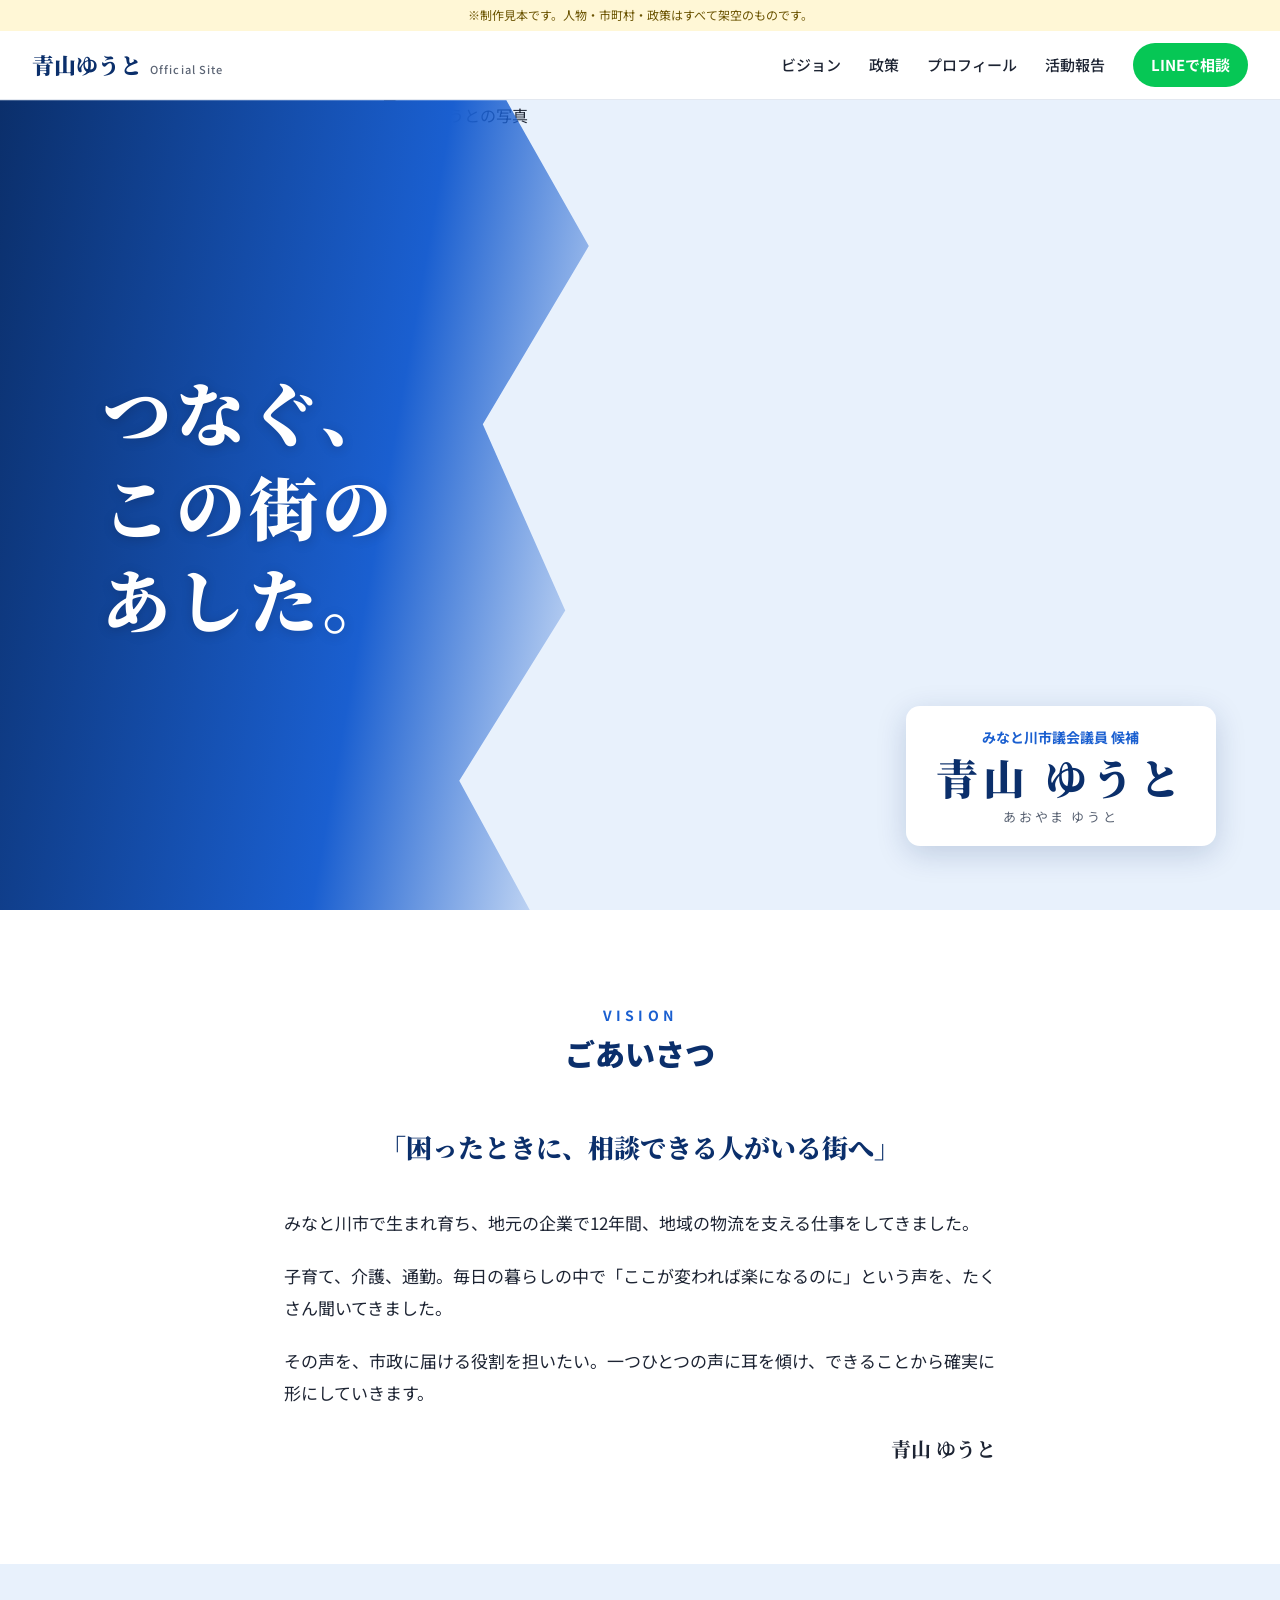
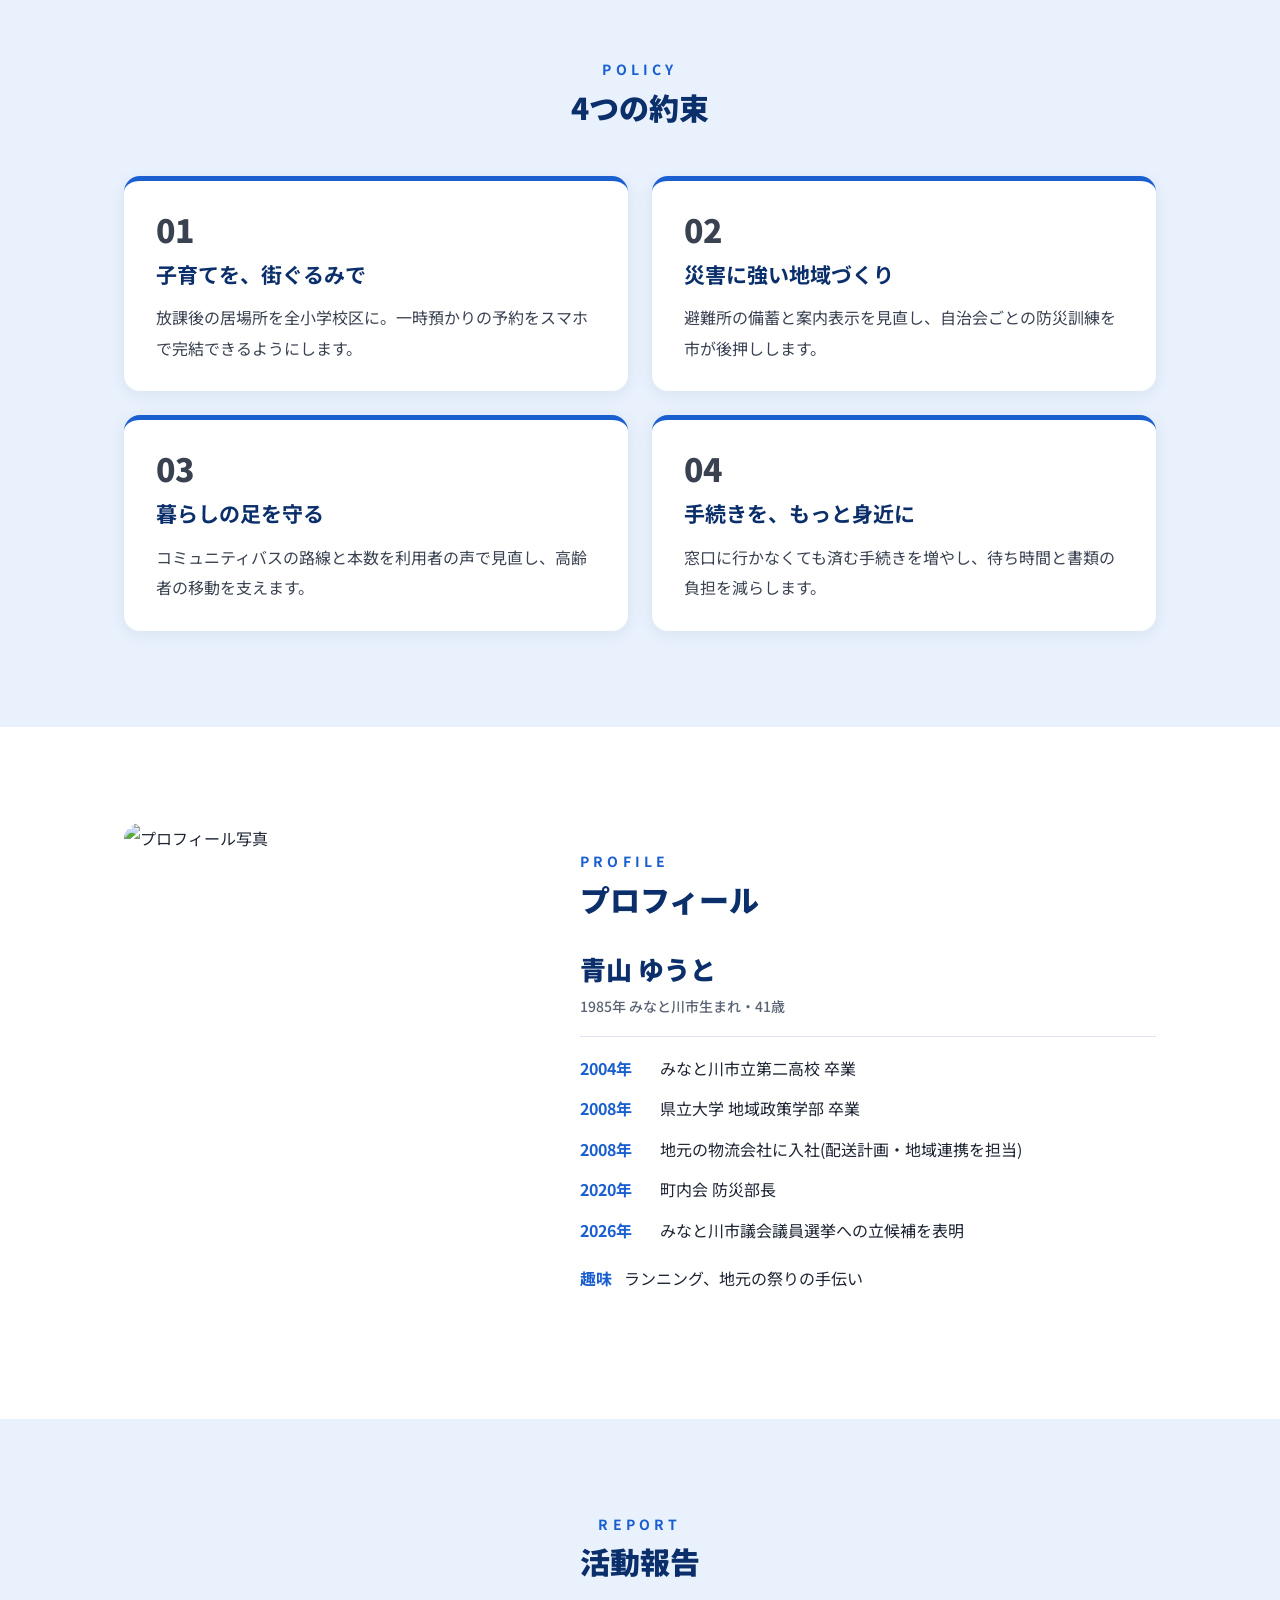
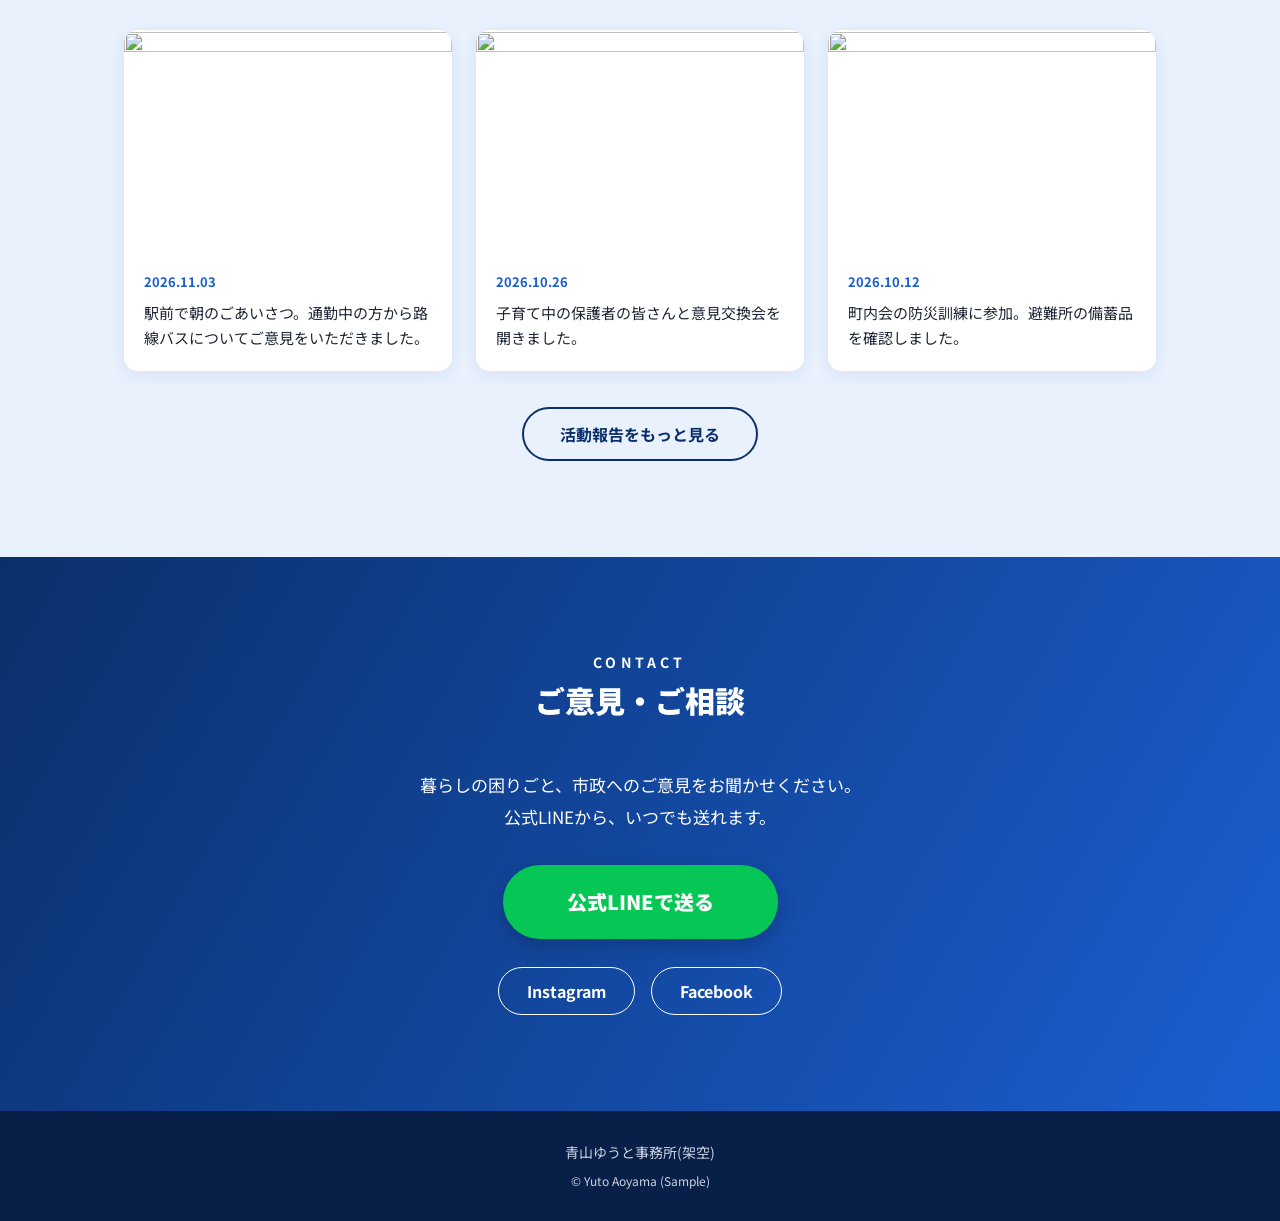
==== index.html @ d8d6e7a3 "Add files via upload" ====
<!doctype html>
<html lang="ja">
<head>
<meta charset="utf-8">
<meta name="viewport" content="width=device-width,initial-scale=1">
<title>青山ゆうと 公式サイト｜みなと川市議会議員 候補(見本)</title>
<meta name="description" content="みなと川市をもっと暮らしやすく。青山ゆうとのビジョン・政策・活動報告。※このページは制作見本で、人物・団体は架空です。">
<link rel="preconnect" href="https://fonts.googleapis.com">
<link href="https://fonts.googleapis.com/css2?family=Noto+Sans+JP:wght@400;500;700;900&family=Noto+Serif+JP:wght@700;900&display=swap" rel="stylesheet">
<link rel="stylesheet" href="style.css">
</head>
<body>
<div class="sample-note">※制作見本です。人物・市町村・政策はすべて架空のものです。</div>

<header class="site-header">
  <a class="logo" href="#top">青山ゆうと<span>Official Site</span></a>
  <nav class="gnav">
    <a href="#vision">ビジョン</a><a href="#policy">政策</a><a href="#profile">プロフィール</a><a href="#report">活動報告</a><a class="nav-line" href="#contact">LINEで相談</a>
  </nav>
</header>

<main id="top">
  <!-- ファーストビュー -->
  <section class="hero">
    <div class="hero-photo"><img src="img/hero.jpg" alt="青山ゆうとの写真"></div>
    <div class="hero-brush" aria-hidden="true"></div>
    <div class="hero-copy">
      <p class="hero-catch">つなぐ、<br>この街の<br>あした。</p>
    </div>
    <div class="hero-name">
      <p class="hero-role">みなと川市議会議員 候補</p>
      <p class="hero-fullname">青山 ゆうと</p>
      <p class="hero-kana">あおやま ゆうと</p>
    </div>
  </section>

  <!-- ビジョン -->
  <section id="vision" class="vision">
    <div class="inner">
      <h2 class="sec-title"><span>VISION</span>ごあいさつ</h2>
      <p class="vision-lead">「困ったときに、相談できる人がいる街へ」</p>
      <div class="vision-text">
        <p>みなと川市で生まれ育ち、地元の企業で12年間、地域の物流を支える仕事をしてきました。</p>
        <p>子育て、介護、通勤。毎日の暮らしの中で「ここが変われば楽になるのに」という声を、たくさん聞いてきました。</p>
        <p>その声を、市政に届ける役割を担いたい。一つひとつの声に耳を傾け、できることから確実に形にしていきます。</p>
      </div>
      <p class="vision-sign">青山 ゆうと</p>
    </div>
  </section>

  <!-- 政策 -->
  <section id="policy" class="policy">
    <div class="inner">
      <h2 class="sec-title"><span>POLICY</span>4つの約束</h2>
      <div class="policy-grid">
        <article class="policy-card">
          <p class="policy-no">01</p>
          <h3>子育てを、街ぐるみで</h3>
          <p>放課後の居場所を全小学校区に。一時預かりの予約をスマホで完結できるようにします。</p>
        </article>
        <article class="policy-card">
          <p class="policy-no">02</p>
          <h3>災害に強い地域づくり</h3>
          <p>避難所の備蓄と案内表示を見直し、自治会ごとの防災訓練を市が後押しします。</p>
        </article>
        <article class="policy-card">
          <p class="policy-no">03</p>
          <h3>暮らしの足を守る</h3>
          <p>コミュニティバスの路線と本数を利用者の声で見直し、高齢者の移動を支えます。</p>
        </article>
        <article class="policy-card">
          <p class="policy-no">04</p>
          <h3>手続きを、もっと身近に</h3>
          <p>窓口に行かなくても済む手続きを増やし、待ち時間と書類の負担を減らします。</p>
        </article>
      </div>
    </div>
  </section>

  <!-- プロフィール -->
  <section id="profile" class="profile">
    <div class="inner profile-wrap">
      <div class="profile-photo"><img src="img/profile.jpg" alt="プロフィール写真"></div>
      <div class="profile-body">
        <h2 class="sec-title left"><span>PROFILE</span>プロフィール</h2>
        <p class="profile-name">青山 ゆうと<small>1985年 みなと川市生まれ・41歳</small></p>
        <dl class="career">
          <dt>2004年</dt><dd>みなと川市立第二高校 卒業</dd>
          <dt>2008年</dt><dd>県立大学 地域政策学部 卒業</dd>
          <dt>2008年</dt><dd>地元の物流会社に入社(配送計画・地域連携を担当)</dd>
          <dt>2020年</dt><dd>町内会 防災部長</dd>
          <dt>2026年</dt><dd>みなと川市議会議員選挙への立候補を表明</dd>
        </dl>
        <p class="profile-hobby"><b>趣味</b>ランニング、地元の祭りの手伝い</p>
      </div>
    </div>
  </section>

  <!-- 活動報告 -->
  <section id="report" class="report">
    <div class="inner">
      <h2 class="sec-title"><span>REPORT</span>活動報告</h2>
      <div class="report-grid">
        <a class="report-card" href="#">
          <img src="img/act1.jpg" alt="">
          <div><time>2026.11.03</time><p>駅前で朝のごあいさつ。通勤中の方から路線バスについてご意見をいただきました。</p></div>
        </a>
        <a class="report-card" href="#">
          <img src="img/act2.jpg" alt="">
          <div><time>2026.10.26</time><p>子育て中の保護者の皆さんと意見交換会を開きました。</p></div>
        </a>
        <a class="report-card" href="#">
          <img src="img/act3.jpg" alt="">
          <div><time>2026.10.12</time><p>町内会の防災訓練に参加。避難所の備蓄品を確認しました。</p></div>
        </a>
      </div>
      <p class="more"><a href="#">活動報告をもっと見る</a></p>
    </div>
  </section>

  <!-- お問い合わせ・SNS -->
  <section id="contact" class="contact">
    <div class="inner">
      <h2 class="sec-title white"><span>CONTACT</span>ご意見・ご相談</h2>
      <p class="contact-lead">暮らしの困りごと、市政へのご意見をお聞かせください。<br>公式LINEから、いつでも送れます。</p>
      <a class="btn-line" href="#">公式LINEで送る</a>
      <ul class="sns">
        <li><a href="#">Instagram</a></li>
        <li><a href="#">Facebook</a></li>
      </ul>
    </div>
  </section>
</main>

<footer class="site-footer">
  <p>青山ゆうと事務所(架空)</p>
  <p class="copy">© Yuto Aoyama (Sample)</p>
</footer>

<a class="float-line" href="#contact">LINEで相談</a>
</body>
</html>
---- style.css ----
:root{
  --navy:#0b2f6b; --blue:#1a5fd0; --sky:#e8f1fc; --ink:#1d2433; --gray:#5b6474; --line:#06c755;
}
*{box-sizing:border-box;margin:0;padding:0}
html{scroll-behavior:smooth}
body{font-family:"Noto Sans JP",sans-serif;color:var(--ink);background:#fff;line-height:1.9;font-size:16px}
img{max-width:100%;display:block}
a{color:inherit;text-decoration:none}
.inner{max-width:1080px;margin:0 auto;padding:0 24px}

.sample-note{background:#fff7d6;color:#6a5300;font-size:12px;text-align:center;padding:4px 8px}

/* ヘッダー */
.site-header{position:sticky;top:0;z-index:20;display:flex;justify-content:space-between;align-items:center;padding:12px 32px;background:rgba(255,255,255,.96);border-bottom:1px solid #e3e8f0}
.logo{font-family:"Noto Serif JP",serif;font-weight:900;font-size:22px;color:var(--navy)}
.logo span{font-family:"Noto Sans JP";font-size:11px;font-weight:500;color:var(--gray);margin-left:8px;letter-spacing:.1em}
.gnav{display:flex;gap:28px;align-items:center;font-weight:500;font-size:15px}
.gnav a:hover{color:var(--blue)}
.nav-line{background:var(--line);color:#fff;padding:8px 18px;border-radius:999px;font-weight:700}
.nav-line:hover{color:#fff!important;opacity:.9}

/* ファーストビュー(A:写真+青い筆跡+縦書き) */
.hero{position:relative;height:calc(100vh - 90px);min-height:560px;max-height:860px;overflow:hidden;background:var(--sky)}
.hero-photo{position:absolute;inset:0 0 0 30%}
.hero-photo img{width:100%;height:100%;object-fit:cover;object-position:center 20%}
.hero-brush{position:absolute;left:0;top:0;bottom:0;width:46%;
  background:linear-gradient(100deg,var(--navy) 0%,var(--blue) 62%,rgba(26,95,208,0) 100%);
  clip-path:polygon(0 0,86% 0,100% 18%,82% 40%,96% 63%,78% 84%,90% 100%,0 100%)}
.hero-copy{position:absolute;left:8%;top:50%;transform:translateY(-50%)}
.hero-catch{font-family:"Noto Serif JP",serif;font-weight:900;color:#fff;font-size:clamp(40px,5.4vw,76px);line-height:1.35;letter-spacing:.06em;text-shadow:0 2px 12px rgba(0,0,0,.18)}
.hero-name{position:absolute;right:5%;bottom:8%;background:#fff;padding:18px 30px 16px;border-radius:14px;box-shadow:0 8px 30px rgba(11,47,107,.18);text-align:center}
.hero-role{font-size:14px;font-weight:700;color:var(--blue)}
.hero-fullname{font-family:"Noto Serif JP",serif;font-size:42px;font-weight:900;color:var(--navy);line-height:1.3;letter-spacing:.12em}
.hero-kana{font-size:13px;color:var(--gray);letter-spacing:.2em}

/* 見出し */
section{padding:96px 0}
.sec-title{text-align:center;font-size:30px;font-weight:900;color:var(--navy);margin-bottom:48px;line-height:1.4}
.sec-title span{display:block;font-size:14px;letter-spacing:.3em;color:var(--blue);font-weight:700;margin-bottom:6px}
.sec-title.left{text-align:left;margin-bottom:24px}
.sec-title.white,.sec-title.white span{color:#fff}

/* ビジョン */
.vision .inner{max-width:760px}
.vision-lead{font-family:"Noto Serif JP",serif;font-size:26px;font-weight:900;text-align:center;color:var(--navy);margin-bottom:36px}
.vision-text p{margin-bottom:1.2em;font-size:17px}
.vision-sign{text-align:right;font-family:"Noto Serif JP",serif;font-weight:700;font-size:20px;margin-top:16px}

/* 政策(D:白地のカード) */
.policy{background:var(--sky)}
.policy-grid{display:grid;grid-template-columns:repeat(2,1fr);gap:24px}
.policy-card{background:#fff;border-radius:16px;padding:32px 32px 28px;box-shadow:0 4px 18px rgba(11,47,107,.07);border-top:5px solid var(--blue)}
.policy-no{font-size:32px;font-weight:900;color:var(--blue);line-height:1}
.policy-card h3{font-size:21px;color:var(--navy);margin:10px 0 8px}
.policy-card p{color:#3a4252}

/* プロフィール */
.profile-wrap{display:grid;grid-template-columns:400px 1fr;gap:56px;align-items:center}
.profile-photo img{border-radius:16px;aspect-ratio:4/5;object-fit:cover;width:100%}
.profile-name{font-size:26px;font-weight:900;color:var(--navy);margin-bottom:16px}
.profile-name small{display:block;font-size:14px;font-weight:500;color:var(--gray)}
.career{display:grid;grid-template-columns:80px 1fr;row-gap:10px;border-top:1px solid #dfe5ee;padding-top:16px}
.career dt{font-weight:700;color:var(--blue)}
.profile-hobby{margin-top:18px}
.profile-hobby b{color:var(--blue);margin-right:12px}

/* 活動報告 */
.report{background:var(--sky)}
.report-grid{display:grid;grid-template-columns:repeat(3,1fr);gap:24px}
.report-card{background:#fff;border-radius:14px;overflow:hidden;box-shadow:0 4px 18px rgba(11,47,107,.07);transition:transform .2s}
.report-card:hover{transform:translateY(-3px)}
.report-card img{aspect-ratio:3/2;object-fit:cover;width:100%}
.report-card div{padding:16px 20px 20px}
.report-card time{font-size:13px;font-weight:700;color:var(--blue)}
.report-card p{font-size:15px;line-height:1.7;margin-top:4px}
.more{text-align:center;margin-top:36px}
.more a{display:inline-block;border:2px solid var(--navy);color:var(--navy);font-weight:700;padding:10px 36px;border-radius:999px}

/* お問い合わせ */
.contact{background:linear-gradient(120deg,var(--navy),var(--blue));color:#fff;text-align:center}
.contact-lead{font-size:17px;margin-bottom:32px}
.btn-line{display:inline-block;background:var(--line);color:#fff;font-size:20px;font-weight:900;padding:18px 64px;border-radius:999px;box-shadow:0 6px 20px rgba(0,0,0,.2)}
.sns{list-style:none;display:flex;justify-content:center;gap:16px;margin-top:28px}
.sns a{display:block;border:1.5px solid #fff;padding:8px 28px;border-radius:999px;font-weight:700}

.site-footer{background:#081f47;color:#c9d3e3;text-align:center;padding:28px;font-size:14px}
.copy{font-size:12px;margin-top:4px}

.float-line{display:none}

/* スマホ */
@media (max-width:768px){
  body{font-size:15px}
  .site-header{padding:10px 16px}
  .gnav{display:none}
  .logo{font-size:19px}
  .hero{height:auto;min-height:0;max-height:none;aspect-ratio:auto}
  .hero-photo{position:relative;inset:auto;height:520px}
  .hero-brush{width:62%;height:520px;bottom:auto}
  .hero-copy{left:6%;top:260px}
  .hero-catch{font-size:38px}
  .hero-name{position:relative;right:auto;bottom:auto;margin:-48px 16px 0;padding:16px;}
  .hero-fullname{font-size:34px}
  section{padding:64px 0}
  .inner{padding:0 16px}
  .sec-title{font-size:24px;margin-bottom:32px}
  .vision-lead{font-size:20px}
  .vision-text p{font-size:15px}
  .policy-grid,.report-grid{grid-template-columns:1fr;gap:16px}
  .policy-card{padding:24px 20px}
  .profile-wrap{grid-template-columns:1fr;gap:28px}
  .btn-line{padding:16px 40px;font-size:18px}
  .float-line{display:block;position:fixed;right:14px;bottom:14px;z-index:30;background:var(--line);color:#fff;font-weight:900;padding:12px 20px;border-radius:999px;box-shadow:0 4px 14px rgba(0,0,0,.25)}
  body{padding-bottom:20px}
}
.hero{padding:0}
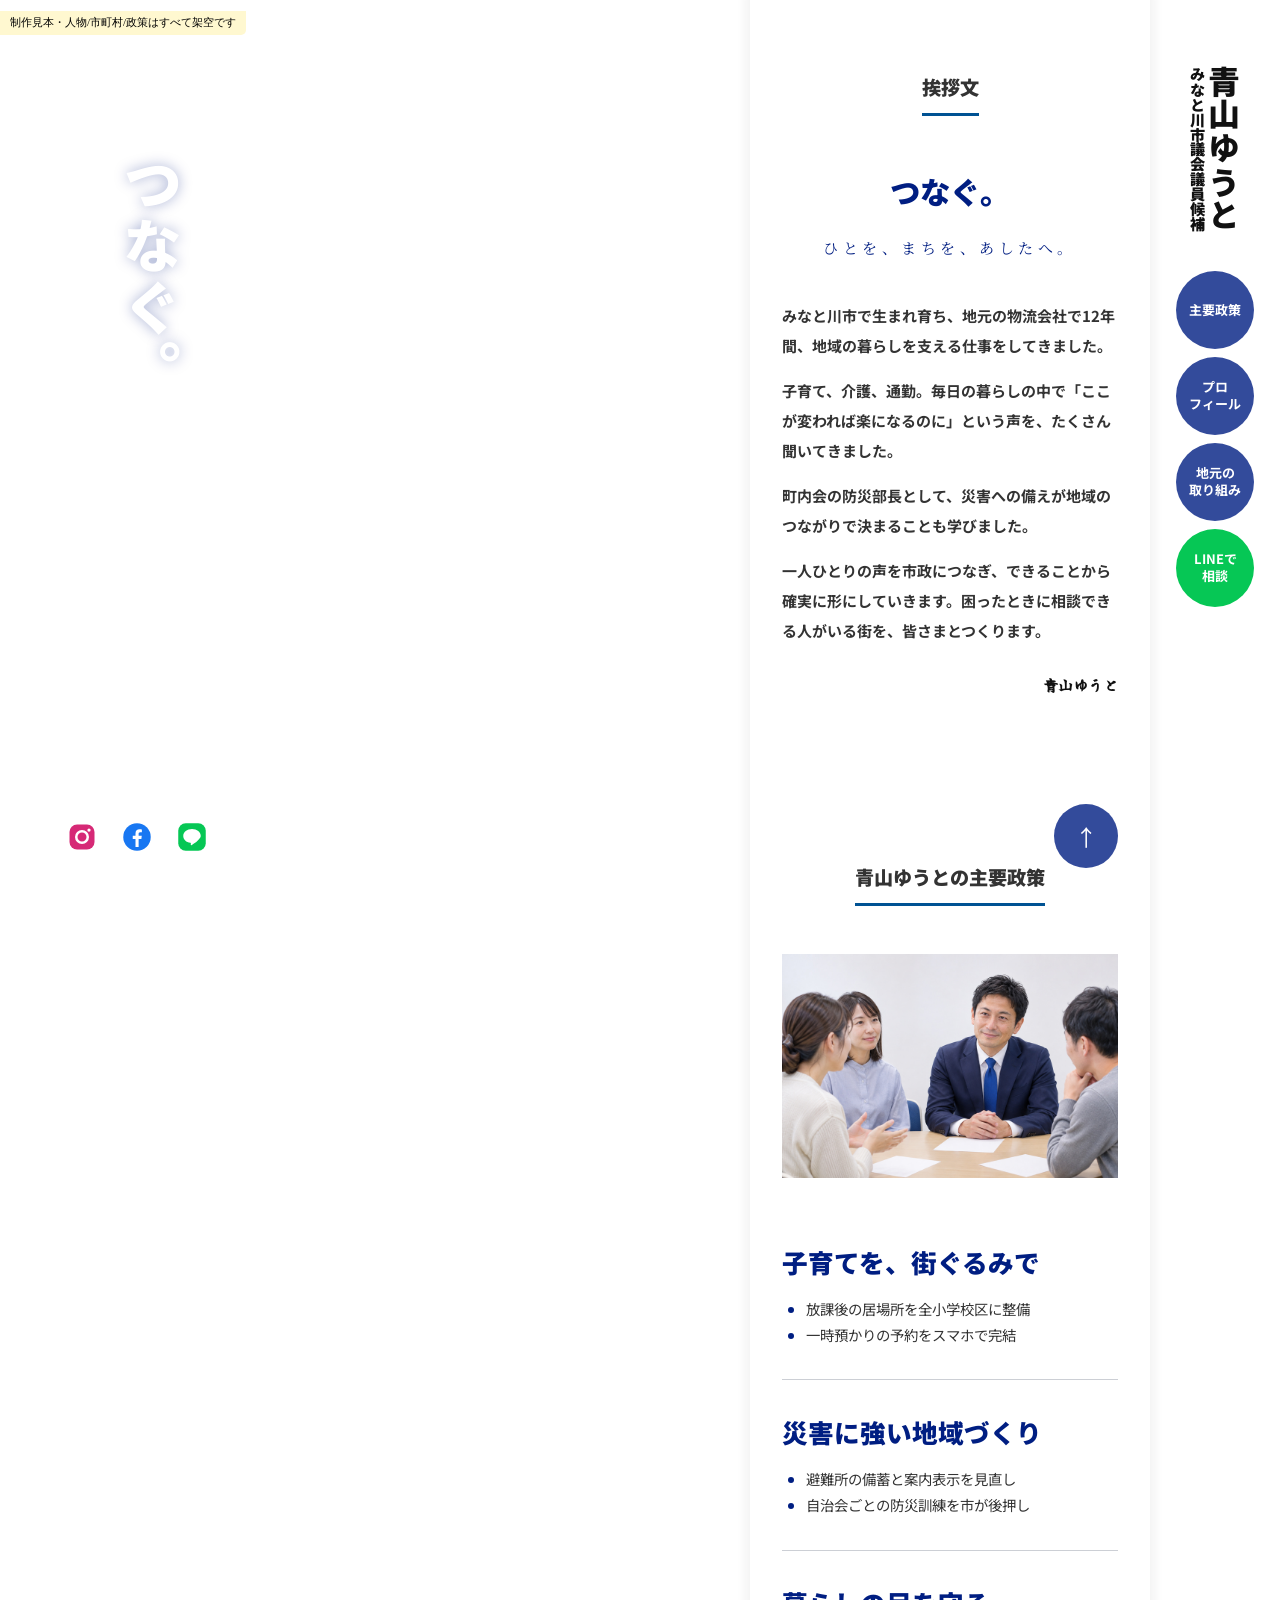
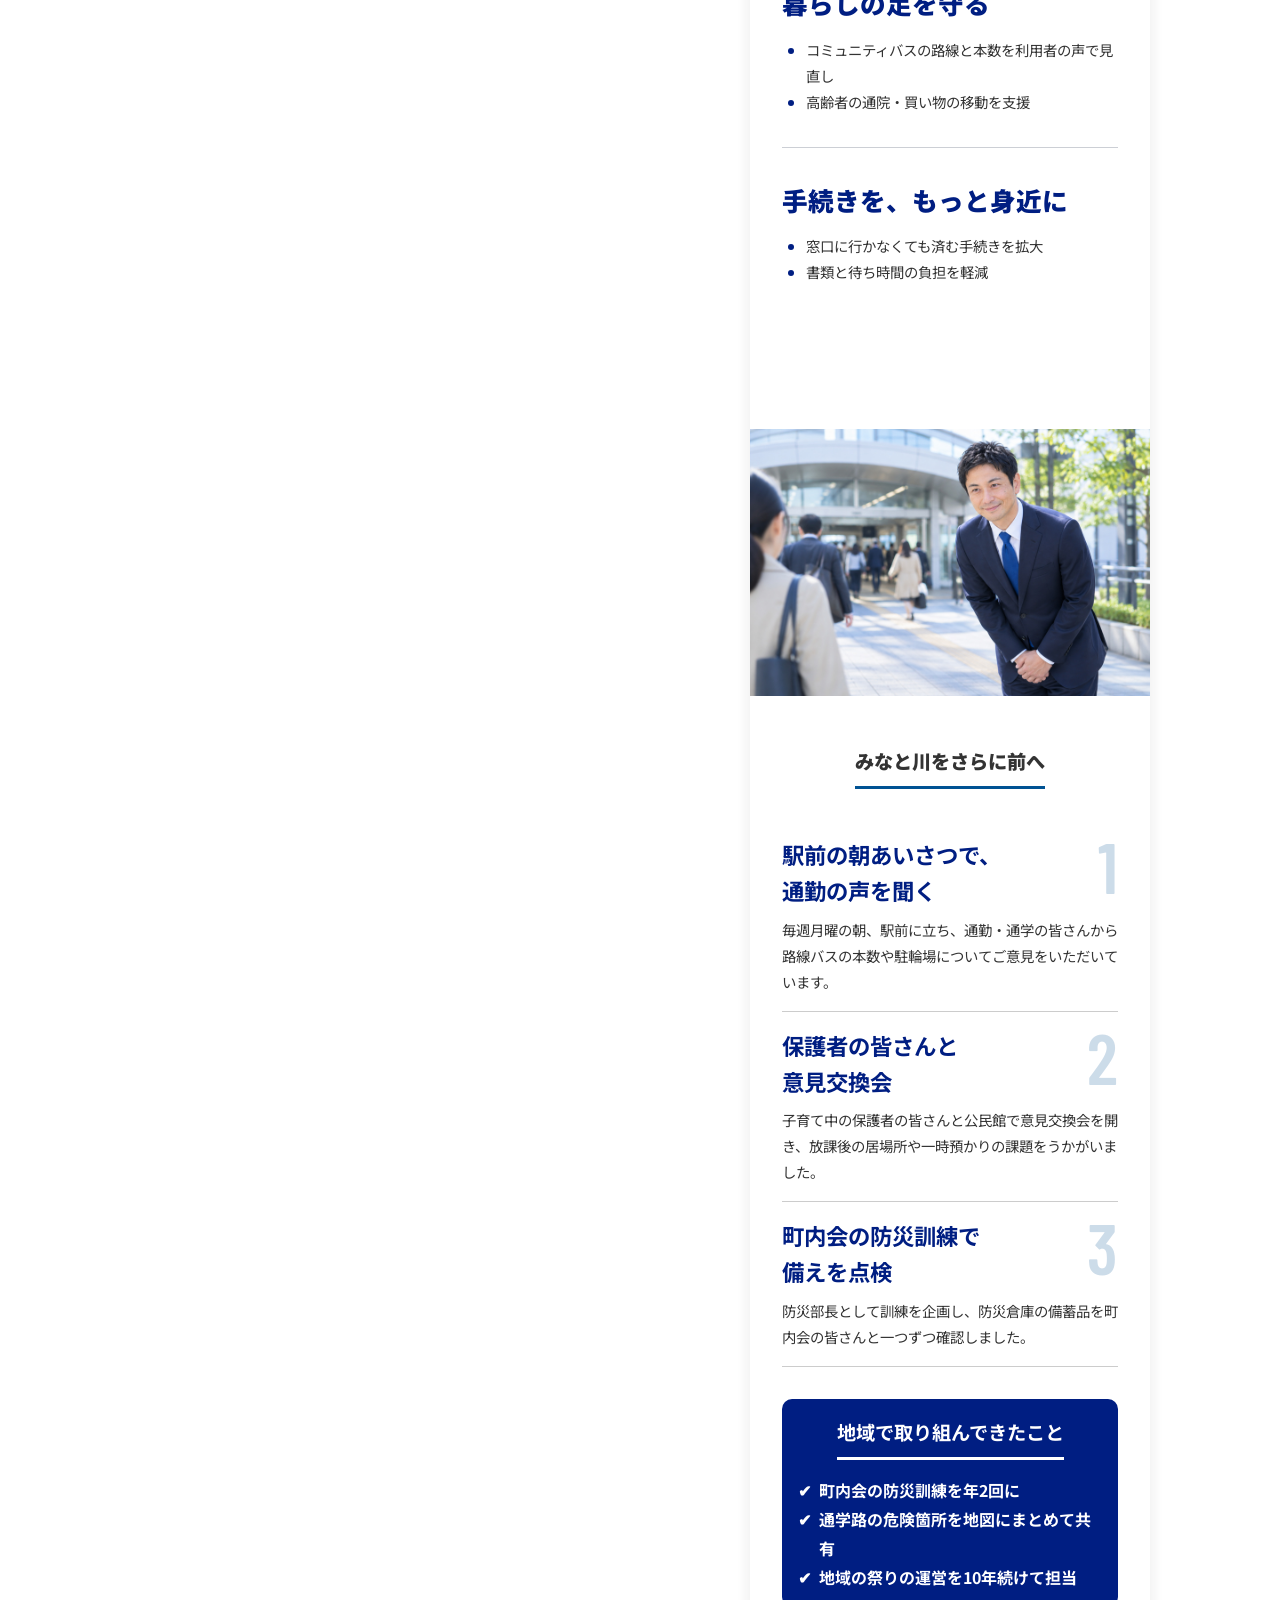
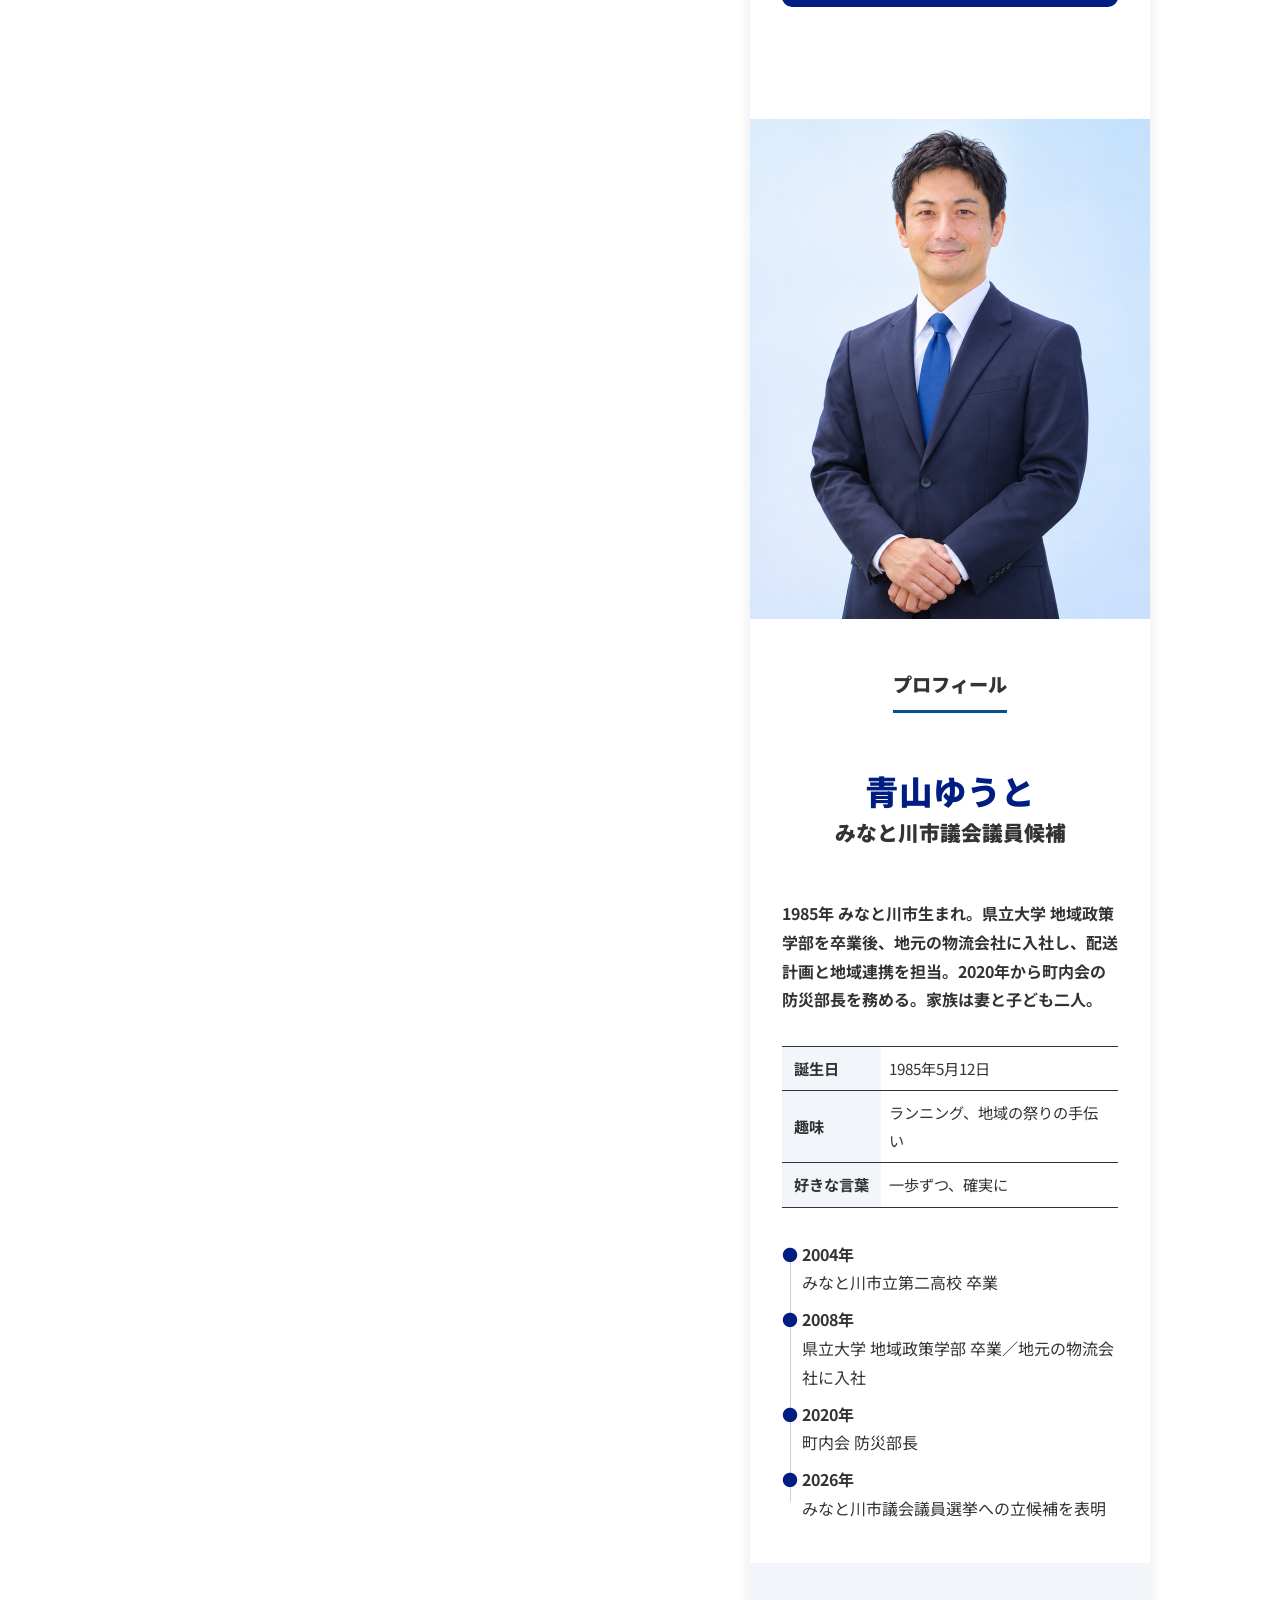
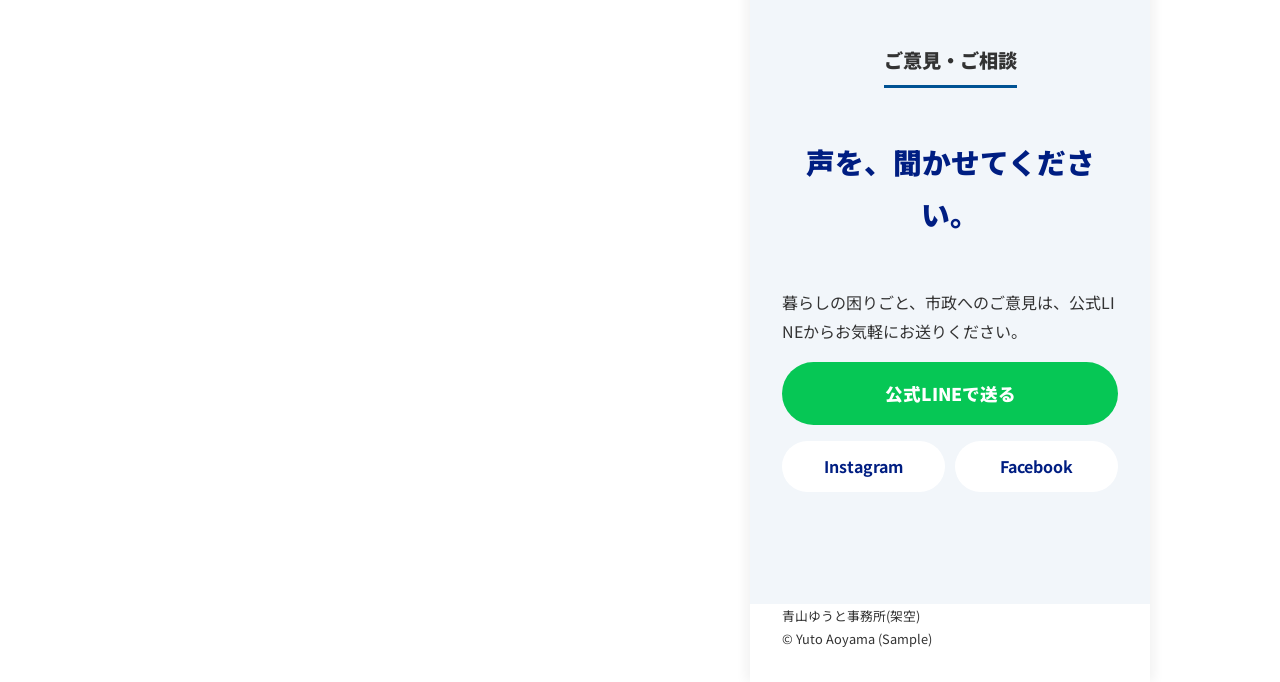
==== commit c3fc094a: "Add files via upload" ====
--- a/index.html
+++ b/index.html
@@ -3,140 +3,217 @@
 <head>
 <meta charset="utf-8">
 <meta name="viewport" content="width=device-width,initial-scale=1">
-<title>青山ゆうと 公式サイト｜みなと川市議会議員 候補(見本)</title>
-<meta name="description" content="みなと川市をもっと暮らしやすく。青山ゆうとのビジョン・政策・活動報告。※このページは制作見本で、人物・団体は架空です。">
-<link rel="preconnect" href="https://fonts.googleapis.com">
-<link href="https://fonts.googleapis.com/css2?family=Noto+Sans+JP:wght@400;500;700;900&family=Noto+Serif+JP:wght@700;900&display=swap" rel="stylesheet">
-<link rel="stylesheet" href="style.css">
+<title>青山ゆうと 公式サイト(制作見本)</title>
+<link href="https://fonts.googleapis.com/css2?family=Barlow+Condensed:wght@600&family=Noto+Sans+JP:wght@400;700;900&family=Noto+Serif+JP:wght@700&family=Yuji+Syuku&display=swap" rel="stylesheet">
+<style>
+/* 参考サイトの実測値をそのまま使用 */
+:root{--basecolor:rgba(0,30,130,1);--subcolor2:rgba(0,95,180,1);--line:#333;--text:#333}
+html,body{margin:0;padding:0;scroll-behavior:smooth}
+body *{box-sizing:border-box;position:relative;line-height:1.8}
+img{max-width:100%;display:block;height:auto}
+a{color:inherit;transition:.3s}
+ul{padding-left:1.5rem}
+ul li::marker{color:var(--basecolor)}
+.sample{position:fixed;left:0;top:0;z-index:50;font-size:11px;background:#fff8d0;padding:2px 10px;border-radius:0 0 5px 0}
+#container{width:100%;display:flex;flex-wrap:nowrap;font-family:"Noto Sans JP",sans-serif;color:var(--text);background:#fff;word-break:break-all}
+/* 背景:写真+筆の跡+縦書きスローガン(固定) */
+.bgbox{z-index:0;width:100%;height:100dvh;max-height:65vw;position:fixed;left:0;top:0;overflow:hidden;background:#fff}
+.bgbox .photo{position:absolute;left:0;top:0;width:calc(100% - 530px);height:100%;overflow:hidden}
+.bgbox .photo picture,.bgbox .photo .main{display:block;width:100%;height:100%;object-fit:cover;object-position:60% top}
+.bgbox .brush{position:absolute;left:-3%;top:-3%;height:106%;width:34%;max-width:none;object-fit:fill;opacity:.96}
+.bgbox .brush2{left:auto;right:-14%;top:-10%;height:80%;transform:rotate(180deg);opacity:.9}
+.bgbox .slogan{position:absolute;left:8%;top:18%;writing-mode:vertical-rl;color:#fff;font-weight:900;font-size:clamp(44px,4.6vw,72px);letter-spacing:.06em;line-height:1.1;text-shadow:0 0 14px rgba(0,30,130,.35)}
+#site-header{width:calc(100% - 530px);height:100dvh;order:1}
+.snsbt{position:fixed;bottom:2rem;left:4vw;background:#fff;padding:1rem;border-radius:5px;display:flex;gap:1rem 25px;align-items:center;z-index:5}
+.snsbt a{display:block;width:30px;height:30px}
+.snsbt a:hover{opacity:.6}
+.snsbt svg{width:30px;height:30px;display:block}
+/* 右の縦メニュー */
+#menubox{width:130px;position:fixed;right:0;top:0;height:100%;z-index:10}
+#mainmenu{display:flex;flex-direction:column;align-items:center;height:100%;padding:2rem 0 0}
+#mainmenu h1{margin:2rem auto;display:flex;flex-direction:row-reverse;gap:2px;font-weight:900;color:#111}
+#mainmenu h1 .nm{writing-mode:vertical-rl;font-size:2rem;letter-spacing:.04em;line-height:1}
+#mainmenu h1 .pos{writing-mode:vertical-rl;font-size:.95rem;line-height:1.1;padding-top:2px}
+#mainmenu ul{list-style:none;margin:0;padding:0 0 2rem}
+#mainmenu li{margin-top:.5rem}
+#mainmenu li a{display:flex;align-items:center;justify-content:center;text-align:center;border-radius:100px;color:#fff;text-decoration:none;background:rgba(0,30,130,.8);width:6em;height:6em;font-size:13px;font-weight:700;line-height:1.3}
+#mainmenu li a:hover{background:rgba(1,60,147,1)}
+#mainmenu li a.line{background:#06c755}
+/* 中央の本文カラム */
+#site-content{background:#fff;width:400px;order:2;box-shadow:5px 0 10px rgba(0,0,0,.05),-5px 0 10px rgba(0,0,0,.05);min-height:calc(100vh + 20px);margin:-10px 0;z-index:3}
+section{padding:2rem}
+section h1{border-bottom:3px solid #005293;display:block;width:fit-content;font-size:1.2rem;margin:3rem auto;padding:0 0 .5rem;text-align:center;font-weight:900}
+section .catch{text-align:center;color:var(--basecolor);font-size:1.9rem;margin:3rem auto;font-weight:900}
+section .catch span{font-size:1.3rem;color:var(--text);display:block;margin-top:-.5rem}
+.subcatch{text-align:center;color:var(--basecolor);font-family:"Noto Serif JP",serif;letter-spacing:.3em;margin:-2rem auto 2.5rem;font-size:15px}
+.message{font-weight:bold;font-size:1.1rem;line-height:2rem;margin:0 auto 3rem}
+.message p{font-size:15px;line-height:2;margin:0 0 1em}
+.sign{font-family:"Yuji Syuku",serif;font-size:2rem;text-align:right;color:#111;margin-top:1.5rem!important}
+.policy h2{font-size:1.6rem;color:var(--basecolor);font-weight:900;text-align:left;margin:0;padding:2rem 0 0;border-top:1px solid rgba(2,17,46,.2);line-height:1.6}
+.policy h2:first-of-type{border-top:none}
+.policy ul{margin:.8rem 0 2rem}
+.policy li{font-size:.9rem}
+.fullimg{display:block;margin:5rem auto -2rem;z-index:5}
+#area dl{margin:0}
+#area dt{font-weight:bold;color:var(--basecolor);font-size:1.4rem;padding-right:3rem;line-height:1.6}
+#area dt::before{position:absolute;font-size:4.5rem;font-family:"Barlow Condensed",sans-serif;font-weight:600;line-height:1;color:rgba(0,82,147,.2);right:0;top:-.5rem}
+#area dt:nth-of-type(1)::before{content:'1'}#area dt:nth-of-type(2)::before{content:'2'}#area dt:nth-of-type(3)::before{content:'3'}
+#area dd{margin:0 auto 1rem;padding:.5rem 0 1rem;border-bottom:1px solid #ccc;font-size:.9rem}
+.ymbox{background:var(--basecolor);border-radius:10px;padding:1rem;color:#fff;margin-top:2rem}
+.ymbox h2{border-bottom:3px solid #fff;margin:0 auto 1rem;padding:0 0 .5rem;width:fit-content;font-size:1.2rem}
+.ymbox ul{list-style:none;margin:0;padding:0}
+.ymbox li{font-weight:bold;display:flex;gap:.5rem}
+.ymbox li::before{content:'✔';flex:none}
+#profile .catch{font-size:2.1rem}
+#profile .catch+p{font-weight:bold}
+#profile table{margin:2rem auto;border-collapse:collapse;border-bottom:1px solid var(--line);width:100%}
+#profile th,#profile td{padding:.5rem;border-top:1px solid var(--line);text-align:left;font-size:.95rem}
+#profile th{padding:.5rem .75rem;background:rgba(0,82,147,.05);white-space:nowrap}
+#profile dl{margin:0}
+#profile dt,#profile dd{padding:0 0 0 1.25em;margin:0}
+#profile dt{font-weight:bold}
+#profile dd{padding-bottom:.5rem}
+#profile dt::before{content:'●';position:absolute;color:var(--basecolor);left:0;top:0;z-index:5}
+#profile dt::after,#profile dd::after{content:'';position:absolute;left:.5em;top:.5em;width:1px;height:100%;z-index:2;background:rgba(2,17,46,.2)}
+#profile dd:last-of-type::after{display:none}
+#contact{background:rgba(0,82,147,.05);margin-bottom:-6rem;padding-bottom:7rem}
+#contact .catch{font-size:1.8rem}
+.btn-line{display:block;text-align:center;background:#06c755;color:#fff;font-weight:900;text-decoration:none;border-radius:2rem;padding:1rem;font-size:1.1rem}
+.sns2{display:flex;gap:10px;margin-top:1rem}
+.sns2 a{flex:1;text-align:center;text-decoration:none;font-weight:bold;color:var(--basecolor);background:#fff;border-radius:2rem;padding:.7rem}
+footer{padding:2rem;font-size:.8rem}
+#pagetop{z-index:10;position:sticky;bottom:2rem;padding:0 2rem;text-align:right}
+#pagetop a{width:4rem;height:4rem;display:inline-flex;align-items:center;justify-content:center;background:rgba(0,30,130,.8);border-radius:4rem;color:#fff;text-decoration:none;font-size:1.4rem}
+#menubox2{display:none}
+@media(max-width:860px){
+  #site-header{display:none}
+  #site-content{width:calc(100vw - 170px);margin:0 auto 0 0}
+  #menubox{width:170px}
+  .bgbox .photo{width:100%}
+}
+@media(max-width:560px){
+  #container{display:block}
+  #menubox{display:none}
+  #menubox2{display:flex;position:absolute;top:0;left:0;width:100%;height:90px;background:#fff;z-index:40;justify-content:space-between;align-items:center;padding:0 1rem}
+  #menubox2 .logo{font-weight:900;font-size:1.5rem;color:#111;line-height:1.1}
+  #menubox2 .logo small{display:block;font-size:.7rem}
+  #ocbt{width:70px;height:70px;border-radius:4rem;background:var(--basecolor);color:#fff;display:flex;flex-direction:column;align-items:center;justify-content:center;gap:4px;font-size:.6rem;text-decoration:none}
+  #ocbt i{display:block;width:30px;height:4px;border-radius:3px;background:#fff}
+  .bgbox{position:relative;height:100dvh;min-height:640px;max-height:180vw;padding-top:90px}
+  .bgbox .photo{position:absolute;top:90px;width:100%;height:calc(100% - 90px)}
+  .bgbox .photo .main{object-position:center top}
+  .bgbox .brush{width:44%}
+  .bgbox .slogan{top:calc(90px + 6%);left:7%;font-size:56px}
+  .snsbt{position:absolute;bottom:2rem;left:2rem;width:calc(100% - 4rem);justify-content:center}
+  #site-content{width:100%;margin:0;box-shadow:none}
+}
+</style>
 </head>
 <body>
-<div class="sample-note">※制作見本です。人物・市町村・政策はすべて架空のものです。</div>
-
-<header class="site-header">
-  <a class="logo" href="#top">青山ゆうと<span>Official Site</span></a>
-  <nav class="gnav">
-    <a href="#vision">ビジョン</a><a href="#policy">政策</a><a href="#profile">プロフィール</a><a href="#report">活動報告</a><a class="nav-line" href="#contact">LINEで相談</a>
-  </nav>
-</header>
-
-<main id="top">
-  <!-- ファーストビュー -->
-  <section class="hero">
-    <div class="hero-photo"><img src="img/hero.jpg" alt="青山ゆうとの写真"></div>
-    <div class="hero-brush" aria-hidden="true"></div>
-    <div class="hero-copy">
-      <p class="hero-catch">つなぐ、<br>この街の<br>あした。</p>
+<p class="sample">制作見本・人物/市町村/政策はすべて架空です</p>
+<div id="container">
+  <div class="bgbox">
+    <div class="photo">
+      <picture><source srcset="img/top_sp.jpg" media="(max-width:560px)"><img class="main" src="img/top_pc.jpg" alt=""></picture>
+      <p class="slogan">つなぐ。</p>
     </div>
-    <div class="hero-name">
-      <p class="hero-role">みなと川市議会議員 候補</p>
-      <p class="hero-fullname">青山 ゆうと</p>
-      <p class="hero-kana">あおやま ゆうと</p>
+  </div>
+  <header id="site-header">
+    <div class="snsbt">
+      <a href="#" aria-label="Instagram"><svg viewBox="0 0 24 24"><rect x="2" y="2" width="20" height="20" rx="6" fill="#d62976"/><circle cx="12" cy="12" r="4.6" fill="none" stroke="#fff" stroke-width="2"/><circle cx="17.6" cy="6.4" r="1.3" fill="#fff"/></svg></a>
+      <a href="#" aria-label="Facebook"><svg viewBox="0 0 24 24"><circle cx="12" cy="12" r="11" fill="#1877f2"/><path d="M13.3 20v-6.4h2.2l.3-2.6h-2.5V9.5c0-.7.2-1.3 1.3-1.3h1.3V5.9c-.6-.1-1.3-.1-1.9-.1-1.9 0-3.2 1.2-3.2 3.3V11H8.6v2.6h2.2V20z" fill="#fff"/></svg></a>
+      <a href="#" aria-label="LINE"><svg viewBox="0 0 24 24"><rect x="1" y="1" width="22" height="22" rx="6" fill="#06c755"/><path d="M12 5.5c-4 0-7 2.5-7 5.6 0 2.8 2.4 5.1 5.7 5.5.6.1.4.6.3 1.6 0 .3.3.5.6.3 2.6-1.5 5.4-3.6 6.6-5.5.5-.6.8-1.3.8-1.9 0-3.1-3-5.6-7-5.6z" fill="#fff"/></svg></a>
     </div>
-  </section>
-
-  <!-- ビジョン -->
-  <section id="vision" class="vision">
-    <div class="inner">
-      <h2 class="sec-title"><span>VISION</span>ごあいさつ</h2>
-      <p class="vision-lead">「困ったときに、相談できる人がいる街へ」</p>
-      <div class="vision-text">
-        <p>みなと川市で生まれ育ち、地元の企業で12年間、地域の物流を支える仕事をしてきました。</p>
-        <p>子育て、介護、通勤。毎日の暮らしの中で「ここが変われば楽になるのに」という声を、たくさん聞いてきました。</p>
-        <p>その声を、市政に届ける役割を担いたい。一つひとつの声に耳を傾け、できることから確実に形にしていきます。</p>
-      </div>
-      <p class="vision-sign">青山 ゆうと</p>
-    </div>
-  </section>
-
-  <!-- 政策 -->
-  <section id="policy" class="policy">
-    <div class="inner">
-      <h2 class="sec-title"><span>POLICY</span>4つの約束</h2>
-      <div class="policy-grid">
-        <article class="policy-card">
-          <p class="policy-no">01</p>
-          <h3>子育てを、街ぐるみで</h3>
-          <p>放課後の居場所を全小学校区に。一時預かりの予約をスマホで完結できるようにします。</p>
-        </article>
-        <article class="policy-card">
-          <p class="policy-no">02</p>
-          <h3>災害に強い地域づくり</h3>
-          <p>避難所の備蓄と案内表示を見直し、自治会ごとの防災訓練を市が後押しします。</p>
-        </article>
-        <article class="policy-card">
-          <p class="policy-no">03</p>
-          <h3>暮らしの足を守る</h3>
-          <p>コミュニティバスの路線と本数を利用者の声で見直し、高齢者の移動を支えます。</p>
-        </article>
-        <article class="policy-card">
-          <p class="policy-no">04</p>
-          <h3>手続きを、もっと身近に</h3>
-          <p>窓口に行かなくても済む手続きを増やし、待ち時間と書類の負担を減らします。</p>
-        </article>
-      </div>
-    </div>
-  </section>
-
-  <!-- プロフィール -->
-  <section id="profile" class="profile">
-    <div class="inner profile-wrap">
-      <div class="profile-photo"><img src="img/profile.jpg" alt="プロフィール写真"></div>
-      <div class="profile-body">
-        <h2 class="sec-title left"><span>PROFILE</span>プロフィール</h2>
-        <p class="profile-name">青山 ゆうと<small>1985年 みなと川市生まれ・41歳</small></p>
-        <dl class="career">
+  </header>
+  <div id="menubox">
+    <nav id="mainmenu">
+      <h1><span class="nm">青山ゆうと</span><span class="pos">みなと川市議会議員候補</span></h1>
+      <ul>
+        <li><a href="#policy">主要政策</a></li>
+        <li><a href="#profile">プロ<br>フィール</a></li>
+        <li><a href="#area">地元の<br>取り組み</a></li>
+        <li><a class="line" href="#contact">LINEで<br>相談</a></li>
+      </ul>
+    </nav>
+  </div>
+  <div id="menubox2"><p class="logo"><small>みなと川市議会議員候補</small>青山ゆうと</p><a id="ocbt" href="#policy"><i></i><i></i><i></i>メニュー</a></div>
+
+  <div id="site-content">
+    <main>
+      <section id="message">
+        <h1>挨拶文</h1>
+        <p class="catch">つなぐ。</p>
+        <p class="subcatch">ひとを、まちを、あしたへ。</p>
+        <div class="message">
+          <p>みなと川市で生まれ育ち、地元の物流会社で12年間、地域の暮らしを支える仕事をしてきました。</p>
+          <p>子育て、介護、通勤。毎日の暮らしの中で「ここが変われば楽になるのに」という声を、たくさん聞いてきました。</p>
+          <p>町内会の防災部長として、災害への備えが地域のつながりで決まることも学びました。</p>
+          <p>一人ひとりの声を市政につなぎ、できることから確実に形にしていきます。困ったときに相談できる人がいる街を、皆さまとつくります。</p>
+          <p class="sign">青山ゆうと</p>
+        </div>
+      </section>
+
+      <section id="policy" class="policy">
+        <h1>青山ゆうとの主要政策</h1>
+        <img src="img/act2.jpg" alt="">
+        <div style="margin-top:2rem">
+          <h2>子育てを、街ぐるみで</h2>
+          <ul><li>放課後の居場所を全小学校区に整備</li><li>一時預かりの予約をスマホで完結</li></ul>
+          <h2>災害に強い地域づくり</h2>
+          <ul><li>避難所の備蓄と案内表示を見直し</li><li>自治会ごとの防災訓練を市が後押し</li></ul>
+          <h2>暮らしの足を守る</h2>
+          <ul><li>コミュニティバスの路線と本数を利用者の声で見直し</li><li>高齢者の通院・買い物の移動を支援</li></ul>
+          <h2>手続きを、もっと身近に</h2>
+          <ul><li>窓口に行かなくても済む手続きを拡大</li><li>書類と待ち時間の負担を軽減</li></ul>
+        </div>
+      </section>
+
+      <div class="fullimg"><img src="img/act1.jpg" alt=""></div>
+      <section id="area">
+        <h1>みなと川をさらに前へ</h1>
+        <dl>
+          <dt>駅前の朝あいさつで、<br>通勤の声を聞く</dt>
+          <dd>毎週月曜の朝、駅前に立ち、通勤・通学の皆さんから路線バスの本数や駐輪場についてご意見をいただいています。</dd>
+          <dt>保護者の皆さんと<br>意見交換会</dt>
+          <dd>子育て中の保護者の皆さんと公民館で意見交換会を開き、放課後の居場所や一時預かりの課題をうかがいました。</dd>
+          <dt>町内会の防災訓練で<br>備えを点検</dt>
+          <dd>防災部長として訓練を企画し、防災倉庫の備蓄品を町内会の皆さんと一つずつ確認しました。</dd>
+        </dl>
+        <div class="ymbox">
+          <h2>地域で取り組んできたこと</h2>
+          <ul><li>町内会の防災訓練を年2回に</li><li>通学路の危険箇所を地図にまとめて共有</li><li>地域の祭りの運営を10年続けて担当</li></ul>
+        </div>
+      </section>
+
+      <div class="fullimg"><img src="img/profile.jpg" alt=""></div>
+      <section id="profile">
+        <h1>プロフィール</h1>
+        <p class="catch">青山ゆうと<span>みなと川市議会議員候補</span></p>
+        <p>1985年 みなと川市生まれ。県立大学 地域政策学部を卒業後、地元の物流会社に入社し、配送計画と地域連携を担当。2020年から町内会の防災部長を務める。家族は妻と子ども二人。</p>
+        <table>
+          <tr><th>誕生日</th><td>1985年5月12日</td></tr>
+          <tr><th>趣味</th><td>ランニング、地域の祭りの手伝い</td></tr>
+          <tr><th>好きな言葉</th><td>一歩ずつ、確実に</td></tr>
+        </table>
+        <dl>
           <dt>2004年</dt><dd>みなと川市立第二高校 卒業</dd>
-          <dt>2008年</dt><dd>県立大学 地域政策学部 卒業</dd>
-          <dt>2008年</dt><dd>地元の物流会社に入社(配送計画・地域連携を担当)</dd>
+          <dt>2008年</dt><dd>県立大学 地域政策学部 卒業／地元の物流会社に入社</dd>
           <dt>2020年</dt><dd>町内会 防災部長</dd>
           <dt>2026年</dt><dd>みなと川市議会議員選挙への立候補を表明</dd>
         </dl>
-        <p class="profile-hobby"><b>趣味</b>ランニング、地元の祭りの手伝い</p>
-      </div>
-    </div>
-  </section>
-
-  <!-- 活動報告 -->
-  <section id="report" class="report">
-    <div class="inner">
-      <h2 class="sec-title"><span>REPORT</span>活動報告</h2>
-      <div class="report-grid">
-        <a class="report-card" href="#">
-          <img src="img/act1.jpg" alt="">
-          <div><time>2026.11.03</time><p>駅前で朝のごあいさつ。通勤中の方から路線バスについてご意見をいただきました。</p></div>
-        </a>
-        <a class="report-card" href="#">
-          <img src="img/act2.jpg" alt="">
-          <div><time>2026.10.26</time><p>子育て中の保護者の皆さんと意見交換会を開きました。</p></div>
-        </a>
-        <a class="report-card" href="#">
-          <img src="img/act3.jpg" alt="">
-          <div><time>2026.10.12</time><p>町内会の防災訓練に参加。避難所の備蓄品を確認しました。</p></div>
-        </a>
-      </div>
-      <p class="more"><a href="#">活動報告をもっと見る</a></p>
-    </div>
-  </section>
-
-  <!-- お問い合わせ・SNS -->
-  <section id="contact" class="contact">
-    <div class="inner">
-      <h2 class="sec-title white"><span>CONTACT</span>ご意見・ご相談</h2>
-      <p class="contact-lead">暮らしの困りごと、市政へのご意見をお聞かせください。<br>公式LINEから、いつでも送れます。</p>
-      <a class="btn-line" href="#">公式LINEで送る</a>
-      <ul class="sns">
-        <li><a href="#">Instagram</a></li>
-        <li><a href="#">Facebook</a></li>
-      </ul>
-    </div>
-  </section>
-</main>
-
-<footer class="site-footer">
-  <p>青山ゆうと事務所(架空)</p>
-  <p class="copy">© Yuto Aoyama (Sample)</p>
-</footer>
-
-<a class="float-line" href="#contact">LINEで相談</a>
+      </section>
+
+      <section id="contact">
+        <h1>ご意見・ご相談</h1>
+        <p class="catch">声を、聞かせてください。</p>
+        <p>暮らしの困りごと、市政へのご意見は、公式LINEからお気軽にお送りください。</p>
+        <a class="btn-line" href="#">公式LINEで送る</a>
+        <div class="sns2"><a href="#">Instagram</a><a href="#">Facebook</a></div>
+      </section>
+    </main>
+    <div id="pagetop"><a href="#container" aria-label="ページの先頭へ">↑</a></div>
+    <footer>青山ゆうと事務所(架空)<br>© Yuto Aoyama (Sample)</footer>
+  </div>
+</div>
 </body>
 </html>
